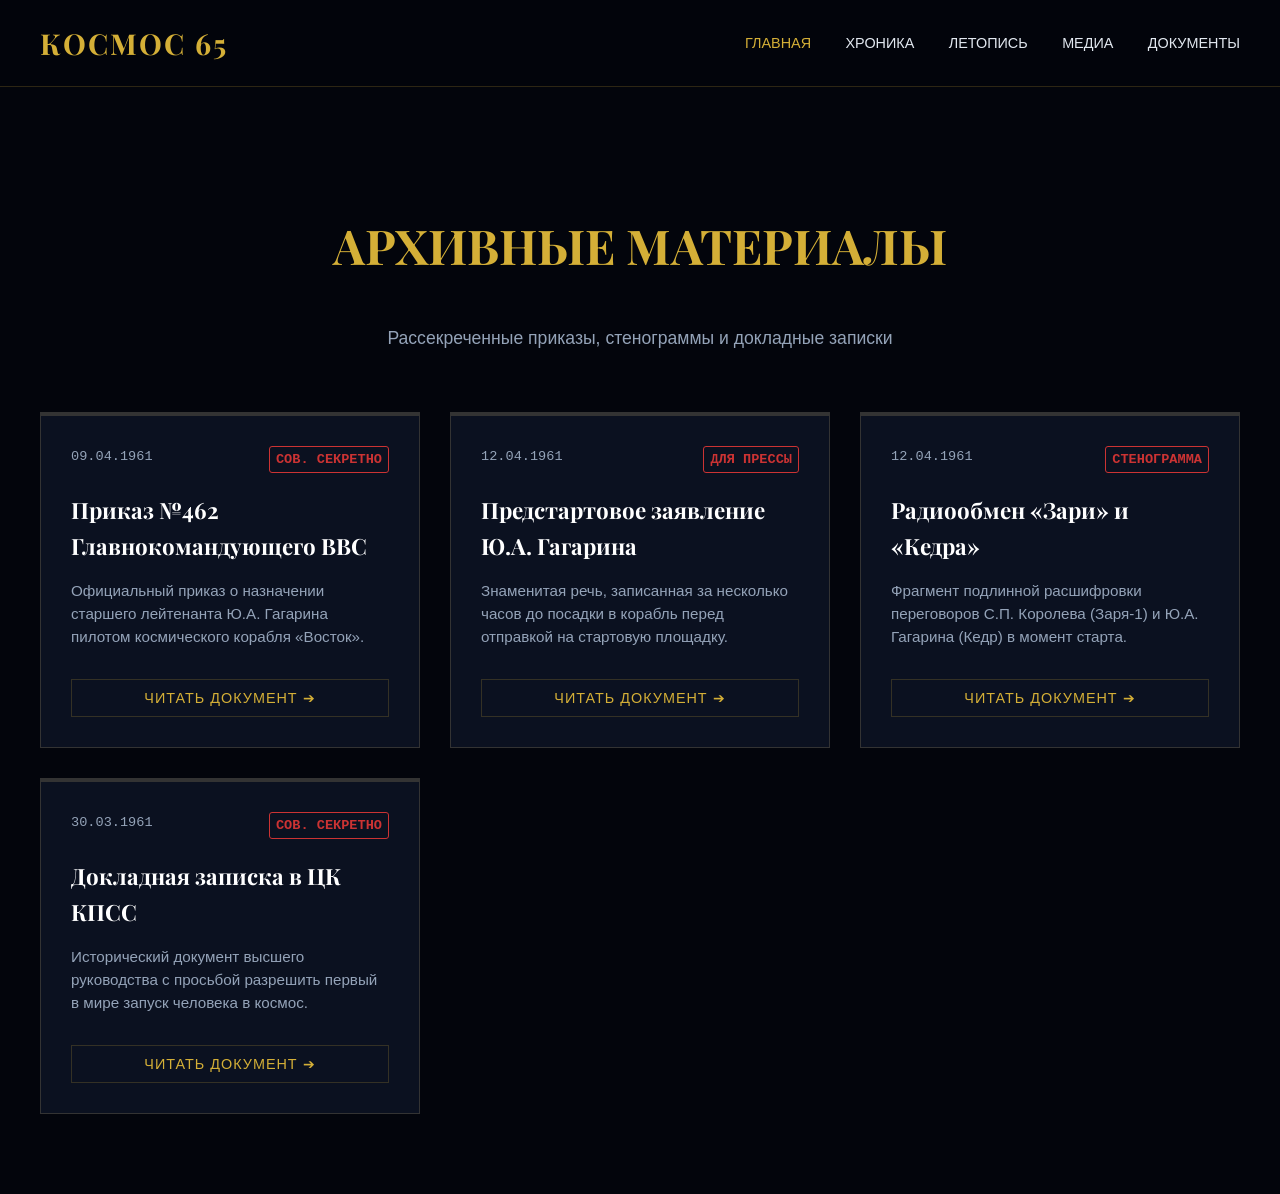
==== docs.html @ 6d10e0f5 "Add files via upload" ====
<!DOCTYPE html>
<html lang="ru">
<head>
    <meta charset="UTF-8">
    <meta name="viewport" content="width=device-width, initial-scale=1.0">
    <title>Архив Документов - Первый в космосе</title>
    <link rel="stylesheet" href="style.css">
    <link href="https://fonts.googleapis.com/css2?family=Playfair+Display:wght@400;700&display=swap" rel="stylesheet">
</head>
<body>

<header class="main-header">
    <div class="container nav-box">
        <a href="index.html" class="logo">КОСМОС 65</a>
        <nav>
            <a href="index.html" class="active">Главная</a>
            <a href="timeline.html">Хроника</a>
            <a href="history.html">Летопись</a>
            <a href="media.html">Медиа</a>
            <a href="docs.html">Документы</a>
        </nav>
    </div>
</header>

<main>
    <section class="docs-section">
        <div class="container" style="max-width: 1200px; margin: 0 auto; padding: 0 20px;">
            <div class="section-header" style="text-align: center; margin-bottom: 60px;">
                <h2 style="font-family: 'Playfair Display', serif; font-size: 3rem; color: var(--gold); text-transform: uppercase;">Архивные материалы</h2>
                <p style="color: var(--text-muted); font-size: 1.1rem;">Рассекреченные приказы, стенограммы и докладные записки</p>
            </div>

            <div class="docs-grid">
                
                <div class="doc-card">
                    <div class="doc-header">
                        <span class="doc-date">09.04.1961</span>
                        <span class="doc-status">Сов. Секретно</span>
                    </div>
                    <h3 class="doc-title">Приказ №462 Главнокомандующего ВВС</h3>
                    <p class="doc-desc">Официальный приказ о назначении старшего лейтенанта Ю.А. Гагарина пилотом космического корабля «Восток».</p>
                    <button class="btn-read">Читать документ ➔</button>
                    
                    <div class="doc-full-text" style="display: none;">
                        <p><strong>ПРИКАЗ ГЛАВНОКОМАНДУЮЩЕГО ВОЕННО-ВОЗДУШНЫМИ СИЛАМИ № 462</strong></p>
                        <p>г. Москва, 9 апреля 1961 г.</p>
                        <p>Нижепоименованных космонавтов, сдавших выпускные экзамены, для дальнейшего прохождения службы назначить на должности космонавтов:</p>
                        <ol>
                            <li>Старшего лейтенанта ГАГАРИНА Юрия Алексеевича.</li>
                            <li>Старшего лейтенанта ТИТОВА Германа Степановича.</li>
                            <li>Капитана НЕЛЮБОВА Григория Григорьевича.</li>
                            <li>Майора НИКОЛАЕВА Андрияна Григорьевича.</li>
                            <li>Майора БЫКОВСКОГО Валерия Федоровича.</li>
                            <li>Капитана ПОПОВИЧА Павла Романовича.</li>
                        </ol>
                        <p>Основание: Акт Государственной экзаменационной комиссии от 4 апреля 1961 г.</p>
                        <p><em>Главнокомандующий Военно-Воздушными Силами<br>Главный маршал авиации К. ВЕРШИНИН</em></p>
                    </div>
                </div>

                <div class="doc-card">
                    <div class="doc-header">
                        <span class="doc-date">12.04.1961</span>
                        <span class="doc-status">Для прессы</span>
                    </div>
                    <h3 class="doc-title">Предстартовое заявление Ю.А. Гагарина</h3>
                    <p class="doc-desc">Знаменитая речь, записанная за несколько часов до посадки в корабль перед отправкой на стартовую площадку.</p>
                    <button class="btn-read">Читать документ ➔</button>
                    
                    <div class="doc-full-text" style="display: none;">
                        <p>Дорогие друзья, близкие и незнакомые, соотечественники, люди всех стран и континентов!</p>
                        <p>Через несколько минут могучий космический корабль унесет меня в далекие просторы Вселенной. Что можно сказать вам в эти последние минуты перед стартом? Вся моя жизнь кажется мне сейчас одним прекрасным мгновением. Все, что прожито, что сделано прежде, было прожито и сделано ради этой минуты.</p>
                        <p>Сами понимаете, трудно разобраться в чувствах сейчас, когда очень близко подошел час испытания, к которому мы готовились долго и страстно. Вряд ли стоит говорить о тех чувствах, которые я испытал, когда мне предложили совершить этот первый в истории полет. Радость? Нет, это была не только радость. Гордость? Нет, это была не только гордость. Я испытал огромное счастье. Быть первым в космосе, вступить один на один в небывалый поединок с природой — можно ли мечтать о большем?</p>
                        <p>Но вслед за этим я подумал о той колоссальной ответственности, которая легла на меня. Первым совершить то, о чем мечтали поколения людей, первым проложить дорогу человечеству в космос...</p>
                        <p>Я говорю вам «до свидания», дорогие друзья, как всегда говорят люди друг другу, отправляясь в далекий путь. Как бы хотелось вас всех обнять, знакомых и незнакомых, далеких и близких!</p>
                        <p>До скорой встречи!</p>
                    </div>
                </div>

                <div class="doc-card">
                    <div class="doc-header">
                        <span class="doc-date">12.04.1961</span>
                        <span class="doc-status">Стенограмма</span>
                    </div>
                    <h3 class="doc-title">Радиообмен «Зари» и «Кедра»</h3>
                    <p class="doc-desc">Фрагмент подлинной расшифровки переговоров С.П. Королева (Заря-1) и Ю.А. Гагарина (Кедр) в момент старта.</p>
                    <button class="btn-read">Читать документ ➔</button>
                    
                    <div class="doc-full-text" style="display: none;">
                        <p><strong>09:06 мск</strong></p>
                        <p><strong>Королев:</strong> Минутная готовность. Как вы слышите?</p>
                        <p><strong>Гагарин:</strong> Вас понял — минутная готовность. Занял исходное положение.</p>
                        <p><strong>09:07 мск</strong></p>
                        <p><strong>Королев:</strong> Дается зажигание, «Кедр».</p>
                        <p><strong>Гагарин:</strong> Понял вас, дается зажигание.</p>
                        <p><strong>Королев:</strong> Предварительная ступень.</p>
                        <p><strong>Гагарин:</strong> Понял.</p>
                        <p><strong>Королев:</strong> Главная.</p>
                        <p><strong>Гагарин:</strong> Поехали! Шум в кабине слабо нарастает. Самочувствие отличное, настроение бодрое.</p>
                        <p><strong>Королев:</strong> Мы все желаем вам доброго полета. Все нормально.</p>
                        <p><strong>Гагарин:</strong> До свидания, до скорой встречи, дорогие друзья.</p>
                        <p><strong>Королев:</strong> Время полета 70 секунд. Как самочувствие?</p>
                        <p><strong>Гагарин:</strong> Понял вас. 70. Самочувствие отличное, продолжаю полет, растут перегрузки, все отлично.</p>
                    </div>
                </div>

                <div class="doc-card">
                    <div class="doc-header">
                        <span class="doc-date">30.03.1961</span>
                        <span class="doc-status">Сов. Секретно</span>
                    </div>
                    <h3 class="doc-title">Докладная записка в ЦК КПСС</h3>
                    <p class="doc-desc">Исторический документ высшего руководства с просьбой разрешить первый в мире запуск человека в космос.</p>
                    <button class="btn-read">Читать документ ➔</button>
                    
                    <div class="doc-full-text" style="display: none;">
                        <p><strong>СОВЕРШЕННО СЕКРЕТНО. В ЦК КПСС.</strong></p>
                        <p>Докладываем.</p>
                        <p>К настоящему времени закончена подготовка космического корабля «Восток» для полета человека в космос.<br>
                        С целью окончательной проверки всего комплекса 9 и 25 марта 1961 года были проведены два запуска кораблей-спутников (четвертого и пятого) в комплектации, полностью соответствующей кораблю с человеком... Оба полета прошли нормально, а заданная программа была выполнена.</p>
                        <p>Первый полет человека в космическое пространство мы считаем целесообразным провести на орбите с перигеем 180-200 км и апогеем 230-260 км. Продолжительность полета составит 1 виток (1,5 часа). После полета по орбите корабль будет спущен на территорию СССР по линии Ростов-на-Дону, Куйбышев, Пермь.</p>
                        <p>Просим разрешить осуществление первого в мире полета человека в космическое пространство на корабле-спутнике «Восток».</p>
                        <p><em>Д. Устинов, К. Руднев, В. Калмыков, А. Несмеянов, С. Королев</em></p>
                    </div>
                </div>

            </div>
        </div>
    </section>
</main>

<div id="documentModal" class="modal-overlay">
    <div class="modal-box">
        <div class="modal-top">
            <div class="modal-meta">
                <span id="modal-date"></span>
                <span id="modal-status" class="doc-status"></span>
            </div>
            <button class="btn-close">&times;</button>
        </div>
        <h2 id="modal-title" style="color: var(--gold); margin-bottom: 20px; font-family: 'Playfair Display', serif;"></h2>
        <div id="modal-body" class="typewriter-text"></div>
    </div>
</div>

<script>
    document.addEventListener("DOMContentLoaded", function() {
        const modal = document.getElementById('documentModal');
        const closeBtn = document.querySelector('.btn-close');
        
        const modalTitle = document.getElementById('modal-title');
        const modalDate = document.getElementById('modal-date');
        const modalStatus = document.getElementById('modal-status');
        const modalBody = document.getElementById('modal-body');

        const readButtons = document.querySelectorAll('.btn-read');

        readButtons.forEach(button => {
            button.addEventListener('click', function() {
                const card = this.closest('.doc-card');
                
                modalTitle.innerText = card.querySelector('.doc-title').innerText;
                modalDate.innerText = card.querySelector('.doc-date').innerText;
                modalStatus.innerText = card.querySelector('.doc-status').innerText;
                modalBody.innerHTML = card.querySelector('.doc-full-text').innerHTML;

                modal.classList.add('active');
                document.body.style.overflow = 'hidden';
            });
        });

        closeBtn.addEventListener('click', closeModal);

        modal.addEventListener('click', function(e) {
            if (e.target === modal) {
                closeModal();
            }
        });

        function closeModal() {
            modal.classList.remove('active');
            document.body.style.overflow = 'auto';
        }
    });
</script>

</body>
</html>
---- style.css ----
:root {
    --bg-space: #03050c;
    --card-bg: #0b1120;
    --gold: #d4af37;
    --gold-dim: rgba(212, 175, 55, 0.2);
    --text: #e2e8f0;
    --text-muted: #94a3b8;
}

body {
    margin: 0; background: var(--bg-space); color: var(--text);
    font-family: 'Montserrat', sans-serif; overflow-x: hidden; line-height: 1.6;
}

.container { max-width: 1200px; margin: 0 auto; padding: 0 20px; }

/* Навигация */
.main-header {
    background: rgba(3, 5, 12, 0.95); border-bottom: 1px solid var(--gold-dim);
    padding: 20px 0; position: sticky; top: 0; z-index: 1000;
}
.nav-box { display: flex; justify-content: space-between; align-items: center; }
.logo { color: var(--gold); font-family: 'Playfair Display', serif; font-size: 1.8rem; font-weight: bold; text-decoration: none; letter-spacing: 2px;}
nav a { color: var(--text); text-decoration: none; margin-left: 30px; font-size: 0.9rem; text-transform: uppercase; transition: 0.3s;}
nav a:hover, nav a.active { color: var(--gold); }

/* Заголовки и Кнопки */
.page-title { color: var(--gold); font-family: 'Playfair Display', serif; font-size: 3rem; margin: 60px 0 40px; text-align: center; }
.gold-title { color: var(--gold); font-family: 'Playfair Display', serif; font-size: 2.5rem; border-left: 4px solid var(--gold); padding-left: 20px; margin-bottom: 40px; }
.btn-gold { display: inline-block; padding: 12px 25px; border: 1px solid var(--gold); color: var(--gold); text-decoration: none; font-size: 0.9rem; transition: 0.3s; text-transform: uppercase; }
.btn-gold:hover { background: var(--gold); color: var(--bg-space); }

/* БАЗА: Главная секция */
.hero-section {
    position: relative; 
    padding: 100px 0;
    text-align: center;
    overflow: hidden; 
    min-height: 80vh; 
    display: flex; 
    align-items: center;
    isolation: isolate; /* НОВОЕ: Жестко запирает слои внутри секции и не дает им провалиться */
    background-color: transparent; /* НОВОЕ: Убираем любые остатки фона */
}


/* --- ЭТИ ТВОИ СТИЛИ ОСТАЮТСЯ ВООБЩЕ БЕЗ ИЗМЕНЕНИЙ --- */
.hero-section h1 { font-family: 'Playfair Display', serif; font-size: 4.5rem; margin: 10px 0; letter-spacing: 5px;} 
.hero-text { max-width: 700px; margin: 0 auto 40px; color: var(--text-muted); font-size: 1.1rem; }
.nav-grid { display: grid; grid-template-columns: repeat(auto-fit, minmax(250px, 1fr)); gap: 20px; margin-top: 60px; }
.nav-card { background: var(--card-bg); padding: 30px; border: 1px solid var(--gold-dim); transition: 0.3s; text-align: left; text-decoration: none; color: var(--text); display: block; }
.nav-card:hover { border-color: var(--gold); transform: translateY(-5px); }
.nav-card h3 { color: var(--gold); font-family: 'Playfair Display', serif; font-size: 1.5rem; margin-top: 0; }

/* Таймлайн */
.hero-timeline { padding: 60px 0; overflow-x: auto; white-space: nowrap; min-height: 60vh; display: flex; align-items: center; }
.timeline-container { display: inline-flex; position: relative; padding: 0 50px; }
.timeline-line { position: absolute; top: 40px; left: 0; right: 0; height: 1px; background: var(--gold-dim); }
.timeline-item { width: 300px; margin-right: 60px; white-space: normal; position: relative; }
.year { color: var(--gold); font-size: 2.5rem; font-family: 'Playfair Display', serif; display: block; margin-bottom: 10px; }
.dot { width: 12px; height: 12px; background: var(--bg-space); border: 2px solid var(--gold); border-radius: 50%; margin: 0 auto 20px; position: relative; z-index: 2;}
.timeline-item:hover .dot { background: var(--gold); box-shadow: 0 0 15px var(--gold); }

/* Карточки (История и Документы) */
.grid { display: grid; grid-template-columns: repeat(auto-fit, minmax(320px, 1fr)); gap: 30px; margin-bottom: 80px; }
.card { background: var(--card-bg); border: 1px solid var(--gold-dim); padding: 30px; transition: 0.4s; }
.card:hover { border-color: var(--gold); }
.card img { width: 100%; height: 200px; object-fit: cover; filter: grayscale(100%); transition: 0.4s; margin: -30px -30px 20px -30px; width: calc(100% + 60px); }
.card:hover img { filter: grayscale(0%); }
.card h3 { color: #fff; font-size: 1.4rem; margin-top: 0; }
.card p { color: var(--text-muted); font-size: 0.95rem; }

/* --- ГАРАНТИРОВАННАЯ СЕТКА ПЛЕЕРА --- */
.player-wrapper {
    display: grid;
    grid-template-columns: 1fr 1.5fr; /* Левая колонка уже, правая шире */
    background: var(--card-bg);
    border: 1px solid var(--gold-dim);
    border-radius: 8px; /* Скругляем углы всего плеера */
    margin-bottom: 80px;
    overflow: hidden;
}

/* Левая часть: Список */
.playlist {
    border-right: 1px solid var(--gold-dim);
    background: rgba(0, 0, 0, 0.2);
}

.track {
    padding: 20px 30px; 
    display: flex; 
    align-items: center; 
    border-bottom: 1px solid var(--gold-dim); 
    cursor: pointer; 
    transition: background 0.3s; 
}

.track:hover, .track.active { 
    background: rgba(212, 175, 55, 0.15); 
}

.play-icon { 
    color: var(--gold); 
    margin-right: 20px; 
    font-size: 1.2rem; 
}

.track-info {
    display: flex;
    flex-direction: column;
}

.track-name { 
    color: #fff; 
    font-size: 1.1rem;
    margin-bottom: 5px;
}

.track-desc {
    color: var(--text-muted);
    font-size: 0.85rem;
}

/* Правая часть: Активный плеер */
.player-active {
    padding: 60px 50px; 
    display: flex; 
    flex-direction: column; 
    justify-content: center; 
}

.player-active h3 { 
    font-size: 2.2rem; 
    color: var(--gold); 
    margin: 0 0 10px 0; 
}

#track-artist {
    color: var(--text-muted);
    font-size: 1.1rem;
    margin-bottom: 40px;
}

/* --- КРАСИВЫЙ БЛОК УПРАВЛЕНИЯ --- */
.controls {
    display: flex; 
    align-items: center; 
    background: linear-gradient(145deg, #111, #050505); /* Объемный фон */
    padding: 15px 25px; 
    border-radius: 50px; /* Делаем в форме капсулы */
    border: 1px solid var(--gold-dim); 
    box-shadow: 0 10px 30px rgba(0, 0, 0, 0.5); /* Тень */
    gap: 20px;
}

/* Круглая золотая кнопка */
.btn-play-large {
    background: var(--gold); 
    color: var(--bg-space); /* Темный значок на золотом фоне */
    border: none; 
    width: 50px; 
    height: 50px; 
    border-radius: 50%; /* Идеальный круг */
    font-size: 1.2rem; 
    display: flex;
    justify-content: center;
    align-items: center;
    cursor: pointer; 
    transition: 0.3s transform, 0.3s box-shadow;
}

.btn-play-large:hover {
    transform: scale(1.1); /* Увеличивается при наведении */
    box-shadow: 0 0 15px rgba(212, 175, 55, 0.6); /* Золотое свечение */
}

/* Полоса прогресса */
.progress-bar {
    flex: 1; 
    height: 6px; 
    background: #333; 
    border-radius: 3px;
    position: relative;
    cursor: pointer;
    overflow: hidden;
}

.progress-fill {
    width: 0%; 
    height: 100%; 
    background: var(--gold); 
    border-radius: 3px;
    transition: width 0.1s linear;
}

/* Видео на фоне главной страницы */
.hero-section {
    position: relative;
    padding: 150px 0;
    text-align: center;
    overflow: hidden;
    min-height: 80vh;
    display: flex;
    align-items: center;
}
.bg-video {
    position: absolute;
    top: 50%; left: 50%;
    min-width: 100%; min-height: 100%;
    transform: translate(-50%, -50%);
    z-index: 0;
    object-fit: cover;
    filter: grayscale(70%) brightness(0.6);
}
.hero-overlay {
    position: absolute; top: 0; left: 0; width: 100%; height: 100%;
    background: linear-gradient(rgba(3,5,12,0.6), var(--bg-space));
    z-index: 1;
}
.hero-section .container { position: relative; z-index: 2; }

/* Картинки в таймлайне */
.timeline-img {
    width: 100%;
    height: 140px;
    object-fit: cover;
    margin-bottom: 15px;
    border: 1px solid var(--gold-dim);
    filter: grayscale(100%);
    transition: 0.4s;
}
.timeline-item:hover .timeline-img { filter: grayscale(0%); border-color: var(--gold); }

/* Всплывающее окно (Модалка) для документов */
.modal {
    display: none; position: fixed; z-index: 2000; left: 0; top: 0;
    width: 100%; height: 100%; overflow: auto;
    background-color: rgba(0,0,0,0.9);
    backdrop-filter: blur(5px);
}
.modal-content {
    background-color: var(--bg-space);
    margin: 5% auto; padding: 40px;
    border: 1px solid var(--gold);
    width: 80%; max-width: 800px;
    color: var(--text);
    position: relative;
}
.close-modal {
    color: var(--gold); position: absolute; top: 20px; right: 30px;
    font-size: 30px; font-weight: bold; cursor: pointer;
}
.close-modal:hover { color: #fff; }
.modal-text { font-family: 'Courier New', monospace; margin-top: 20px; line-height: 1.8; }

/* =========================================
   СТИЛИ ДЛЯ РАЗДЕЛА АРХИВНЫХ ДОКУМЕНТОВ
========================================= */

.docs-section {
    padding: 80px 0;
}

.docs-grid {
    display: grid;
    grid-template-columns: repeat(auto-fit, minmax(300px, 1fr));
    gap: 30px;
}

/* Карточка-папка */
.doc-card {
    background: var(--card-bg, #0a0c10);
    border: 1px solid #333;
    padding: 30px;
    position: relative;
    transition: 0.3s ease;
    border-top: 4px solid #333; 
}

.doc-card:hover {
    border-color: var(--gold-dim, #b8860b);
    border-top-color: var(--gold, #d4af37);
    transform: translateY(-5px);
    box-shadow: 0 10px 25px rgba(0, 0, 0, 0.5);
}

.doc-header {
    display: flex;
    justify-content: space-between;
    margin-bottom: 20px;
    font-size: 0.85rem;
    font-family: monospace;
}

.doc-date {
    color: var(--text-muted, #888);
}

.doc-status {
    color: #cc3333; 
    text-transform: uppercase;
    font-weight: bold;
    border: 1px solid #cc3333;
    padding: 2px 6px;
    border-radius: 3px;
}

.doc-title {
    color: #fff;
    font-family: 'Playfair Display', serif;
    font-size: 1.4rem;
    margin-top: 0;
    margin-bottom: 15px;
}

.doc-desc {
    color: var(--text-muted, #888);
    font-size: 0.95rem;
    line-height: 1.5;
    margin-bottom: 30px;
}

.btn-read {
    background: transparent;
    color: var(--gold, #d4af37);
    border: 1px solid var(--gold-dim, #b8860b);
    padding: 10px 20px;
    cursor: pointer;
    font-family: inherit;
    font-size: 0.9rem;
    transition: 0.3s;
    width: 100%;
    text-transform: uppercase;
    letter-spacing: 1px;
}

.btn-read:hover {
    background: var(--gold, #d4af37);
    color: #000;
}

/* --- ВСПЛЫВАЮЩЕЕ ОКНО (МОДАЛКА) --- */
.modal-overlay {
    position: fixed;
    top: 0;
    left: 0;
    width: 100%;
    height: 100%;
    background: rgba(0, 0, 0, 0.85); 
    display: flex;
    justify-content: center;
    align-items: center;
    z-index: 9999;
    opacity: 0;
    visibility: hidden;
    transition: 0.3s ease;
}

.modal-overlay.active {
    opacity: 1;
    visibility: visible;
}

.modal-box {
    background: #1a1c23; 
    border: 1px solid var(--gold-dim, #b8860b);
    width: 90%;
    max-width: 800px;
    max-height: 80vh;
    padding: 40px;
    border-radius: 4px;
    overflow-y: auto; 
    position: relative;
    transform: translateY(20px);
    transition: 0.3s ease;
    box-shadow: 0 15px 40px rgba(0,0,0,0.8);
}

.modal-overlay.active .modal-box {
    transform: translateY(0);
}

.modal-top {
    display: flex;
    justify-content: space-between;
    align-items: center;
    margin-bottom: 20px;
    border-bottom: 1px dashed var(--text-muted, #888);
    padding-bottom: 15px;
}

.modal-meta {
    font-family: monospace;
    display: flex;
    gap: 15px;
    align-items: center;
}

.btn-close {
    background: none;
    border: none;
    color: #fff;
    font-size: 2rem;
    cursor: pointer;
    line-height: 1;
    transition: color 0.2s;
}

.btn-close:hover {
    color: var(--gold, #d4af37);
}

/* Печатная машинка для текста */
.typewriter-text {
    font-family: 'Courier New', Courier, monospace;
    font-size: 1.05rem;
    line-height: 1.6;
    color: #d1d5db;
}

.typewriter-text p {
    margin-bottom: 15px;
}

/* Стили для таблицы в history.html */
table {
    width: 100%;
    border-collapse: collapse;
    background: var(--card-bg);
    margin: 20px 0;
}
th, td {
    border: 1px solid var(--gold-dim);
    padding: 12px;
    text-align: left;
    color: var(--text);
}
th {
    background: rgba(212,175,55,0.15);
    color: var(--gold);
    font-weight: 600;
}
tr:hover {
    background: rgba(212,175,55,0.05);
}

/* Улучшаем отображение модалок (если переиспользуются из docs.html) */
.modal-box {
    max-width: 800px;
    width: 90%;
}
#modal-description {
    line-height: 1.6;
    font-size: 1rem;
}
.timeline-img {
    transition: transform 0.2s, filter 0.3s;
}
.timeline-img:hover {
    transform: scale(1.02);
    cursor: pointer;
}

/* ===== УМЕНЬШАЕМ ФОТОГРАФИИ НА СТРАНИЦЕ «ЛЕТОПИСЬ» ===== */

/* 1. Исправляем огромные картинки в карточках (Р-7, Восток, Совет конструкторов) */
.card img {
    width: 100%;
    height: auto;
    max-height: 180px;
    object-fit: cover;
    margin: 0 0 20px 0;
    border-radius: 6px;
}

/* 2. Ограничиваем размер всех остальных изображений (ГИРД, Р-7 на старте, Спутник, Гагарин, Мир, Леонов и др.) */
.container div[style*="text-align: center"] img,
.container > div > div > img:not(.timeline-img) {
    max-width: 70%;
    height: auto;
    max-height: 280px;
    border-radius: 6px;
    margin: 0 auto;
}

/* 3. Для изображений в таблице хронологии (если появятся) тоже делаем ограничение */
table img {
    max-width: 120px;
    height: auto;
    border-radius: 4px;
}
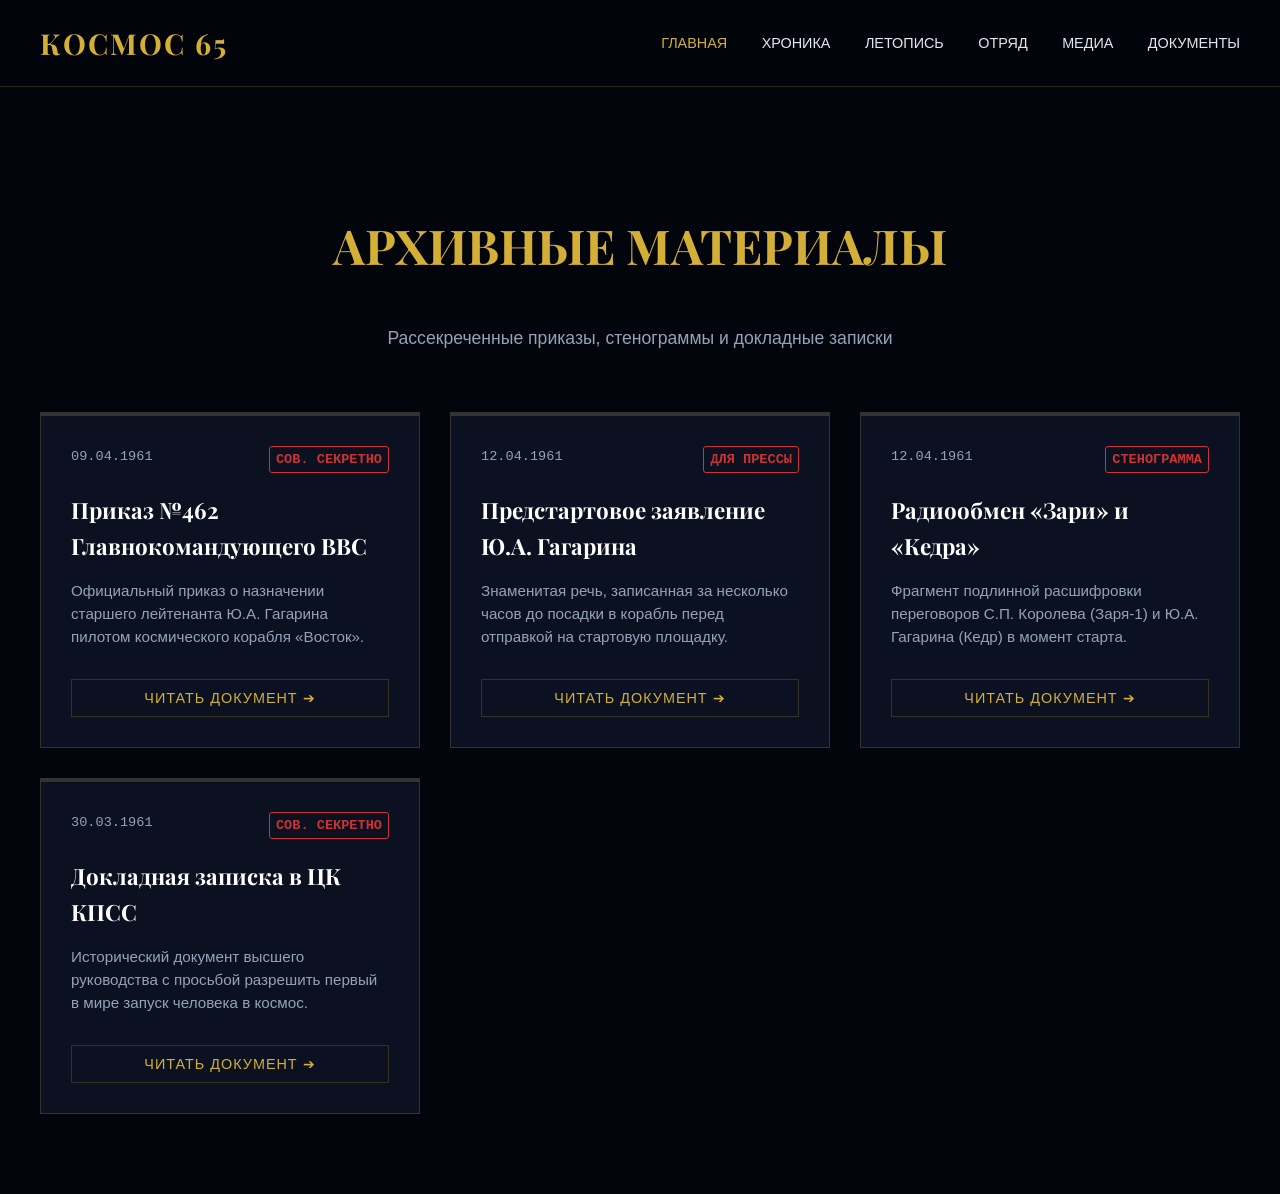
==== commit 720e2d13: "Add files via upload" ====
--- a/docs.html
+++ b/docs.html
@@ -16,6 +16,7 @@
             <a href="index.html" class="active">Главная</a>
             <a href="timeline.html">Хроника</a>
             <a href="history.html">Летопись</a>
+            <a href="first-cosmonauts.html">Отряд</a>
             <a href="media.html">Медиа</a>
             <a href="docs.html">Документы</a>
         </nav>
--- a/style.css
+++ b/style.css
@@ -489,4 +489,74 @@
     max-width: 120px;
     height: auto;
     border-radius: 4px;
+}
+
+/* ===== СТРАНИЦА КОСМОНАВТОВ ===== */
+.cosmonauts-grid {
+    display: grid;
+    grid-template-columns: repeat(auto-fill, minmax(320px, 1fr));
+    gap: 30px;
+    margin-bottom: 40px;
+}
+
+.cosmonaut-card {
+    background: var(--card-bg);
+    border: 1px solid var(--gold-dim);
+    border-radius: 8px;
+    overflow: hidden;
+    transition: transform 0.3s, border-color 0.3s;
+    display: flex;
+    flex-direction: column;
+}
+.cosmonaut-card:hover {
+    transform: translateY(-5px);
+    border-color: var(--gold);
+}
+.cosmonaut-img-wrapper {
+    width: 100%;
+    height: 260px;
+    overflow: hidden;
+}
+.cosmonaut-img {
+    width: 100%;
+    height: 100%;
+    object-fit: cover;
+    transition: filter 0.3s;
+}
+.cosmonaut-card:hover .cosmonaut-img {
+    filter: grayscale(20%);
+}
+.cosmonaut-info {
+    padding: 20px;
+}
+.cosmonaut-name {
+    color: var(--gold);
+    font-family: 'Playfair Display', serif;
+    font-size: 1.4rem;
+    margin: 0 0 5px;
+}
+.cosmonaut-dates {
+    display: inline-block;
+    color: var(--text-muted);
+    font-size: 0.85rem;
+    margin-bottom: 12px;
+    border-left: 2px solid var(--gold);
+    padding-left: 8px;
+}
+.cosmonaut-bio {
+    color: var(--text);
+    font-size: 0.9rem;
+    line-height: 1.5;
+    margin-bottom: 12px;
+}
+.cosmonaut-missions {
+    font-size: 0.8rem;
+    color: var(--gold);
+    font-family: monospace;
+    border-top: 1px dashed var(--gold-dim);
+    padding-top: 10px;
+    margin-top: 10px;
+}
+.compact .cosmonaut-img {
+    height: 200px;
 }
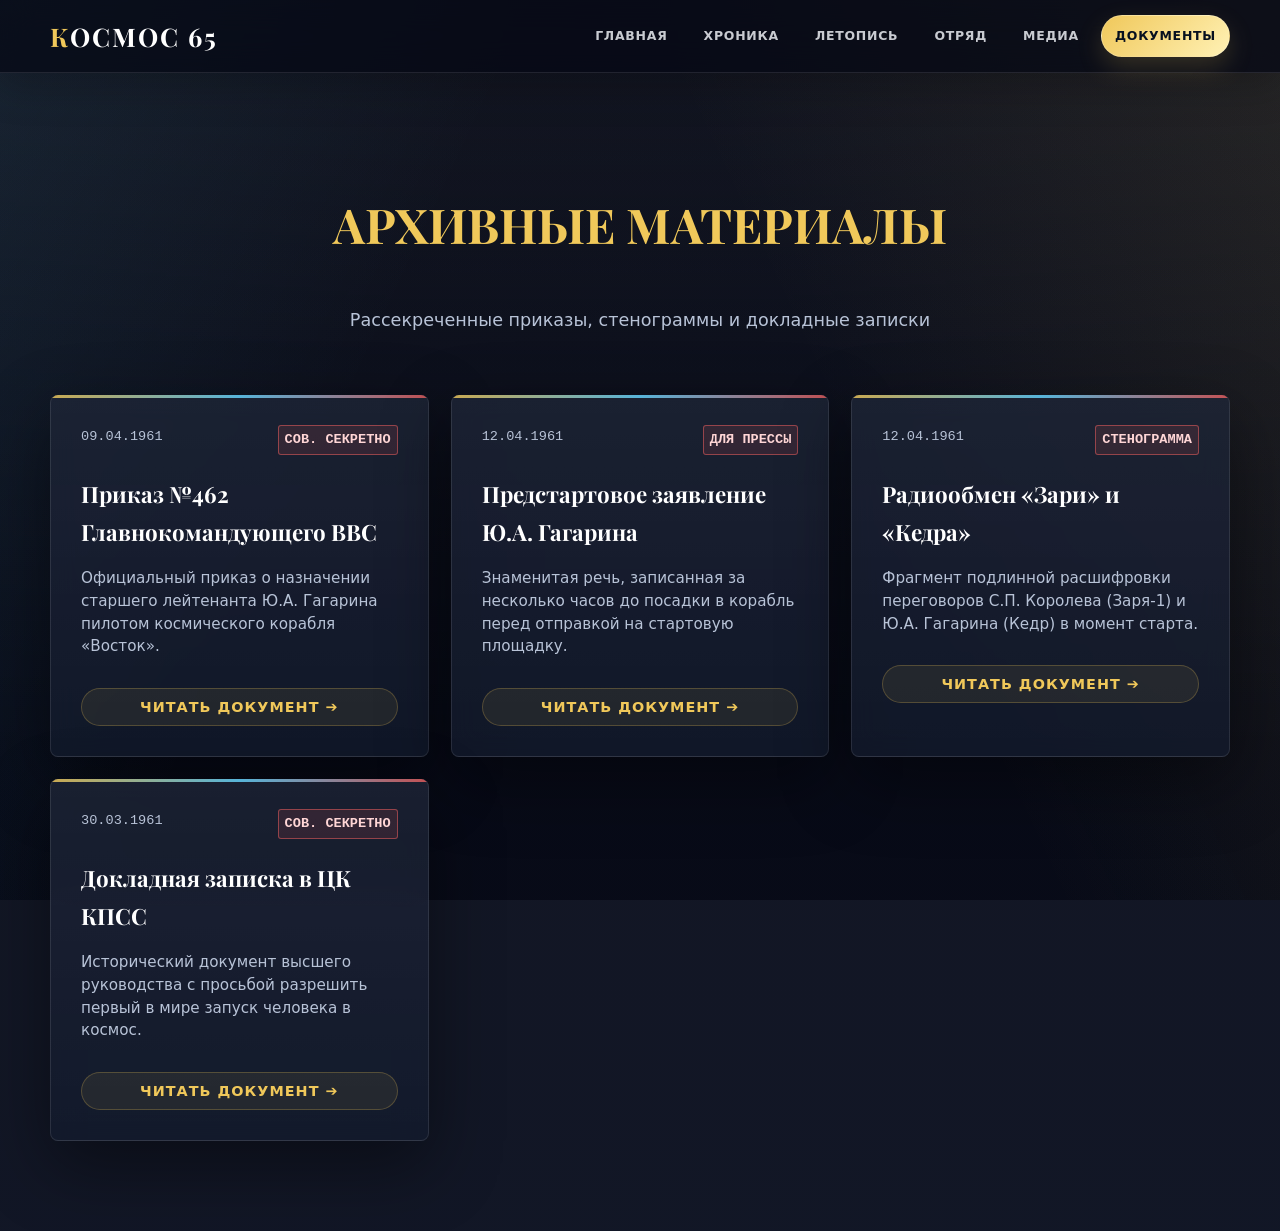
==== commit fd638795: "Add files via upload" ====
--- a/docs.html
+++ b/docs.html
@@ -13,12 +13,12 @@
     <div class="container nav-box">
         <a href="index.html" class="logo">КОСМОС 65</a>
         <nav>
-            <a href="index.html" class="active">Главная</a>
+            <a href="index.html">Главная</a>
             <a href="timeline.html">Хроника</a>
             <a href="history.html">Летопись</a>
             <a href="first-cosmonauts.html">Отряд</a>
             <a href="media.html">Медиа</a>
-            <a href="docs.html">Документы</a>
+            <a href="docs.html" class="active">Документы</a>
         </nav>
     </div>
 </header>
@@ -186,4 +186,4 @@
 </script>
 
 </body>
-</html>+</html>
--- a/style.css
+++ b/style.css
@@ -557,6 +557,621 @@
     padding-top: 10px;
     margin-top: 10px;
 }
-.compact .cosmonaut-img {
-    height: 200px;
-}+.compact .cosmonaut-img {
+    height: 200px;
+}
+
+/* ===== 2026 presentation polish ===== */
+:root {
+    --bg-space: #050814;
+    --bg-deep: #090d1d;
+    --card-bg: rgba(15, 23, 42, 0.78);
+    --card-strong: rgba(20, 31, 54, 0.92);
+    --gold: #f0c85a;
+    --gold-dim: rgba(240, 200, 90, 0.24);
+    --cyan: #65d5ff;
+    --red: #e85d5d;
+    --text: #f4f7fb;
+    --text-muted: #b8c3d7;
+    --line: rgba(255, 255, 255, 0.10);
+    --shadow: 0 24px 70px rgba(0, 0, 0, 0.42);
+    --radius: 8px;
+}
+
+html {
+    scroll-behavior: smooth;
+}
+
+body {
+    min-height: 100vh;
+    background:
+        linear-gradient(180deg, rgba(5, 8, 20, 0.94), rgba(8, 13, 29, 0.96)),
+        radial-gradient(circle at 1px 1px, rgba(255,255,255,0.16) 1px, transparent 1.5px);
+    background-size: auto, 34px 34px;
+    color: var(--text);
+    font-family: 'Montserrat', system-ui, -apple-system, BlinkMacSystemFont, "Segoe UI", sans-serif;
+    letter-spacing: 0;
+    line-height: 1.72;
+}
+
+body::before {
+    content: "";
+    position: fixed;
+    inset: 0;
+    pointer-events: none;
+    z-index: -1;
+    background:
+        linear-gradient(115deg, rgba(101, 213, 255, 0.08), transparent 32%),
+        linear-gradient(245deg, rgba(240, 200, 90, 0.09), transparent 38%),
+        linear-gradient(180deg, transparent 0%, rgba(5, 8, 20, 0.78) 82%);
+}
+
+.container {
+    width: min(1180px, calc(100% - 40px));
+    padding: 0;
+}
+
+.main-header {
+    padding: 14px 0;
+    background: rgba(5, 8, 20, 0.72);
+    border-bottom: 1px solid var(--line);
+    backdrop-filter: blur(18px);
+    box-shadow: 0 12px 42px rgba(0, 0, 0, 0.22);
+}
+
+.nav-box {
+    gap: 24px;
+}
+
+.logo {
+    color: #fff;
+    font-family: 'Playfair Display', Georgia, serif;
+    font-size: clamp(1.25rem, 2vw, 1.8rem);
+    letter-spacing: 0.08em;
+    white-space: nowrap;
+}
+
+.logo::first-letter {
+    color: var(--gold);
+}
+
+nav {
+    display: flex;
+    align-items: center;
+    justify-content: flex-end;
+    gap: 8px;
+    flex-wrap: wrap;
+}
+
+nav a {
+    margin-left: 0;
+    padding: 9px 13px;
+    border: 1px solid transparent;
+    border-radius: 999px;
+    color: rgba(244, 247, 251, 0.82);
+    font-size: 0.78rem;
+    font-weight: 600;
+    letter-spacing: 0.06em;
+}
+
+nav a:hover,
+nav a.active {
+    color: #07101f;
+    background: linear-gradient(135deg, var(--gold), #fff1b5);
+    border-color: rgba(255, 255, 255, 0.22);
+    box-shadow: 0 10px 26px rgba(240, 200, 90, 0.18);
+}
+
+.page-title {
+    max-width: 980px;
+    margin: clamp(42px, 8vw, 78px) auto clamp(32px, 5vw, 54px);
+    color: #fff;
+    font-family: 'Playfair Display', Georgia, serif;
+    font-size: clamp(2.2rem, 6vw, 4.4rem);
+    line-height: 1.04;
+    letter-spacing: 0;
+    text-wrap: balance;
+}
+
+.page-title::after {
+    content: "";
+    display: block;
+    width: 118px;
+    height: 3px;
+    margin: 22px auto 0;
+    border-radius: 999px;
+    background: linear-gradient(90deg, transparent, var(--gold), var(--cyan), transparent);
+}
+
+.gold-title {
+    position: relative;
+    border-left: 0;
+    padding-left: 0;
+    color: #fff;
+    font-family: 'Playfair Display', Georgia, serif;
+    font-size: clamp(1.8rem, 4vw, 2.8rem);
+    line-height: 1.12;
+    letter-spacing: 0;
+    text-wrap: balance;
+}
+
+.gold-title::before {
+    content: "";
+    display: block;
+    width: 76px;
+    height: 3px;
+    margin-bottom: 18px;
+    border-radius: 999px;
+    background: linear-gradient(90deg, var(--gold), var(--cyan));
+}
+
+main.container > p,
+main.container div > p,
+.hero-text,
+.doc-desc,
+.card p,
+.cosmonaut-bio,
+.cosmonaut-bio-short,
+.track-desc,
+#track-artist {
+    color: var(--text-muted);
+}
+
+main.container p {
+    max-width: 980px;
+}
+
+.hero-section {
+    min-height: calc(100vh - 72px);
+    padding: clamp(78px, 12vw, 150px) 0 clamp(54px, 8vw, 96px);
+}
+
+.bg-video {
+    filter: grayscale(35%) saturate(1.08) brightness(0.54);
+}
+
+.hero-overlay {
+    background:
+        linear-gradient(90deg, rgba(5,8,20,0.88), rgba(5,8,20,0.45) 52%, rgba(5,8,20,0.86)),
+        linear-gradient(180deg, rgba(5,8,20,0.1), var(--bg-space));
+}
+
+.hero-section h1 {
+    max-width: 1000px;
+    margin: 14px auto;
+    color: #fff;
+    font-size: clamp(3rem, 9vw, 7.2rem);
+    line-height: 0.96;
+    letter-spacing: 0;
+    text-shadow: 0 20px 70px rgba(0, 0, 0, 0.75);
+    text-wrap: balance;
+}
+
+.hero-section .container > span {
+    display: inline-flex;
+    align-items: center;
+    gap: 10px;
+    padding: 8px 14px;
+    border: 1px solid var(--gold-dim);
+    border-radius: 999px;
+    background: rgba(5, 8, 20, 0.42);
+    color: var(--gold) !important;
+    font-size: 0.78rem;
+    font-weight: 700;
+    letter-spacing: 0.12em !important;
+}
+
+.hero-section .container > span::before {
+    content: "";
+    width: 7px;
+    height: 7px;
+    border-radius: 50%;
+    background: var(--cyan);
+    box-shadow: 0 0 16px rgba(101, 213, 255, 0.75);
+}
+
+.hero-text {
+    max-width: 780px;
+    margin-bottom: 46px;
+    font-size: clamp(1rem, 2vw, 1.22rem);
+}
+
+.nav-grid,
+.grid,
+.docs-grid,
+.cosmonauts-grid {
+    gap: 22px;
+}
+
+.nav-card,
+.card,
+.doc-card,
+.cosmonaut-card,
+.player-wrapper,
+.modal-box {
+    position: relative;
+    border: 1px solid var(--line);
+    border-radius: var(--radius);
+    background:
+        linear-gradient(180deg, rgba(255,255,255,0.055), rgba(255,255,255,0.015)),
+        var(--card-bg);
+    box-shadow: var(--shadow);
+    backdrop-filter: blur(14px);
+}
+
+.nav-card,
+.card,
+.doc-card {
+    overflow: hidden;
+}
+
+.nav-card::before,
+.card::before,
+.doc-card::before,
+.cosmonaut-card::before {
+    content: "";
+    position: absolute;
+    inset: 0 0 auto 0;
+    height: 3px;
+    background: linear-gradient(90deg, var(--gold), var(--cyan), var(--red));
+    opacity: 0.82;
+}
+
+.nav-card {
+    padding: 28px;
+}
+
+.nav-card:hover,
+.card:hover,
+.doc-card:hover,
+.cosmonaut-card:hover {
+    border-color: rgba(240, 200, 90, 0.52);
+    transform: translateY(-6px);
+    box-shadow: 0 32px 80px rgba(0, 0, 0, 0.48), 0 0 0 1px rgba(240, 200, 90, 0.08) inset;
+}
+
+.nav-card h3,
+.card h3,
+.doc-title,
+.cosmonaut-name {
+    color: #fff;
+    font-family: 'Playfair Display', Georgia, serif;
+    letter-spacing: 0;
+}
+
+.nav-card h3 {
+    font-size: 1.45rem;
+}
+
+.card {
+    padding: 24px;
+}
+
+.card img,
+.timeline-img,
+.cosmonaut-img,
+.container div[style*="text-align: center"] img,
+.container > div > div > img:not(.timeline-img) {
+    border: 1px solid var(--line) !important;
+    border-radius: var(--radius) !important;
+    box-shadow: 0 18px 50px rgba(0, 0, 0, 0.36);
+}
+
+.card img {
+    width: 100%;
+    height: 210px;
+    max-height: none;
+    object-fit: cover;
+    margin: 0 0 18px 0;
+    filter: saturate(0.82) contrast(1.04);
+}
+
+.card:hover img,
+.timeline-item:hover .timeline-img,
+.cosmonaut-card:hover .cosmonaut-img {
+    filter: saturate(1.03) contrast(1.05);
+}
+
+.hero-timeline {
+    min-height: 64vh;
+    padding: 40px 0 82px;
+    scrollbar-color: var(--gold) rgba(255,255,255,0.08);
+}
+
+.timeline-container {
+    padding: 12px max(34px, calc((100vw - 1180px) / 2 + 20px));
+}
+
+.timeline-line {
+    top: 58px;
+    height: 2px;
+    background: linear-gradient(90deg, transparent, var(--gold), var(--cyan), transparent);
+}
+
+.timeline-item {
+    width: min(320px, 78vw);
+    padding: 0 0 10px;
+    display: flex;
+    flex-direction: column;
+}
+
+.timeline-item[style*="scale"] {
+    transform: none !important;
+}
+
+.year {
+    color: #fff;
+    text-shadow: 0 0 24px rgba(240, 200, 90, 0.22);
+}
+
+.dot {
+    width: 14px;
+    height: 14px;
+    background: var(--bg-deep);
+    border-color: var(--gold);
+    box-shadow: 0 0 0 8px rgba(240, 200, 90, 0.08);
+}
+
+.timeline-item .content {
+    padding: 16px;
+    border: 1px solid var(--line);
+    border-radius: var(--radius);
+    background: rgba(15, 23, 42, 0.58);
+    box-shadow: 0 16px 44px rgba(0, 0, 0, 0.28);
+    min-height: 360px;
+    display: flex;
+    flex-direction: column;
+}
+
+.timeline-img {
+    height: 160px;
+    filter: saturate(0.85) contrast(1.02);
+}
+
+.timeline-item h3 {
+    margin: 12px 0 8px;
+    color: #fff;
+    min-height: 56px;
+}
+
+.timeline-item p {
+    margin: 0;
+    color: var(--text-muted);
+    flex: 1;
+}
+
+.player-wrapper {
+    grid-template-columns: minmax(280px, 0.9fr) minmax(320px, 1.1fr);
+    margin-bottom: 80px;
+}
+
+.playlist {
+    border-right: 1px solid var(--line);
+    background: rgba(5, 8, 20, 0.28);
+}
+
+.track {
+    border-bottom: 1px solid var(--line);
+}
+
+.track:hover,
+.track.active {
+    background: linear-gradient(90deg, rgba(240, 200, 90, 0.15), rgba(101, 213, 255, 0.07));
+}
+
+.play-icon,
+.track-name,
+.player-active h3 {
+    color: var(--gold);
+}
+
+.controls {
+    background: rgba(5, 8, 20, 0.64);
+    border-color: var(--line);
+    border-radius: 999px;
+}
+
+.btn-play-large,
+.btn-read,
+.btn-gold {
+    border-radius: 999px;
+    font-weight: 700;
+}
+
+.btn-read,
+.btn-gold {
+    background: rgba(240, 200, 90, 0.08);
+    border-color: var(--gold-dim);
+}
+
+.btn-read:hover,
+.btn-gold:hover {
+    background: linear-gradient(135deg, var(--gold), #fff1b5);
+    color: #07101f;
+}
+
+.progress-bar {
+    background: rgba(255,255,255,0.12);
+}
+
+.progress-fill {
+    background: linear-gradient(90deg, var(--gold), var(--cyan));
+}
+
+.docs-section {
+    padding: 70px 0 90px;
+}
+
+.doc-card {
+    border-top: 0;
+}
+
+.doc-header {
+    color: var(--text-muted);
+}
+
+.doc-status {
+    color: #ffd6d6;
+    border-color: rgba(232, 93, 93, 0.55);
+    background: rgba(232, 93, 93, 0.12);
+}
+
+.modal-overlay {
+    background: rgba(2, 5, 12, 0.72);
+    backdrop-filter: blur(14px);
+}
+
+.modal-box {
+    background: linear-gradient(180deg, rgba(20,31,54,0.98), rgba(7,12,27,0.98));
+    border-color: rgba(240, 200, 90, 0.36);
+}
+
+.modal-top {
+    border-bottom-color: var(--line);
+}
+
+.typewriter-text {
+    color: #dce5f5;
+    font-family: "Segoe UI", system-ui, sans-serif;
+}
+
+table {
+    border: 1px solid var(--line);
+    border-radius: var(--radius);
+    overflow: hidden;
+    box-shadow: var(--shadow);
+}
+
+th,
+td {
+    border-color: var(--line);
+    vertical-align: top;
+}
+
+th {
+    background: rgba(240, 200, 90, 0.12);
+}
+
+tr:hover {
+    background: rgba(101, 213, 255, 0.055);
+}
+
+.cosmonauts-grid {
+    grid-template-columns: repeat(auto-fill, minmax(280px, 1fr));
+}
+
+.cosmonaut-card {
+    border-radius: var(--radius) !important;
+    overflow: hidden;
+}
+
+.cosmonaut-img-wrapper,
+.cosmonaut-img {
+    height: 270px !important;
+}
+
+.cosmonaut-info {
+    padding: 22px !important;
+}
+
+.cosmonaut-dates {
+    border-left-color: var(--cyan);
+}
+
+.cosmonaut-missions {
+    color: var(--gold);
+    border-top-color: var(--line);
+}
+
+strong {
+    color: #fff;
+}
+
+a {
+    text-underline-offset: 3px;
+}
+
+@media (max-width: 900px) {
+    .nav-box {
+        align-items: flex-start;
+        flex-direction: column;
+    }
+
+    nav {
+        justify-content: flex-start;
+    }
+
+    .hero-section {
+        text-align: left;
+    }
+
+    .hero-section h1,
+    .hero-text {
+        margin-left: 0;
+        margin-right: 0;
+    }
+
+    .nav-grid {
+        margin-top: 40px;
+    }
+
+    .player-wrapper {
+        grid-template-columns: 1fr;
+    }
+
+    .playlist {
+        border-right: 0;
+        border-bottom: 1px solid var(--line);
+    }
+}
+
+@media (max-width: 640px) {
+    .container {
+        width: min(100% - 28px, 1180px);
+    }
+
+    .main-header {
+        position: static;
+    }
+
+    nav a {
+        padding: 8px 10px;
+        font-size: 0.72rem;
+    }
+
+    .nav-grid,
+    .grid,
+    .docs-grid,
+    .cosmonauts-grid {
+        grid-template-columns: 1fr;
+    }
+
+    .nav-card,
+    .card,
+    .doc-card {
+        padding: 22px;
+    }
+
+    .track {
+        padding: 16px 18px;
+    }
+
+    .player-active {
+        padding: 34px 22px;
+    }
+
+    .controls {
+        padding: 12px 14px;
+    }
+
+    .modal-box {
+        width: calc(100% - 28px);
+        padding: 24px;
+    }
+
+    th,
+    td {
+        padding: 10px;
+        font-size: 0.9rem;
+    }
+}
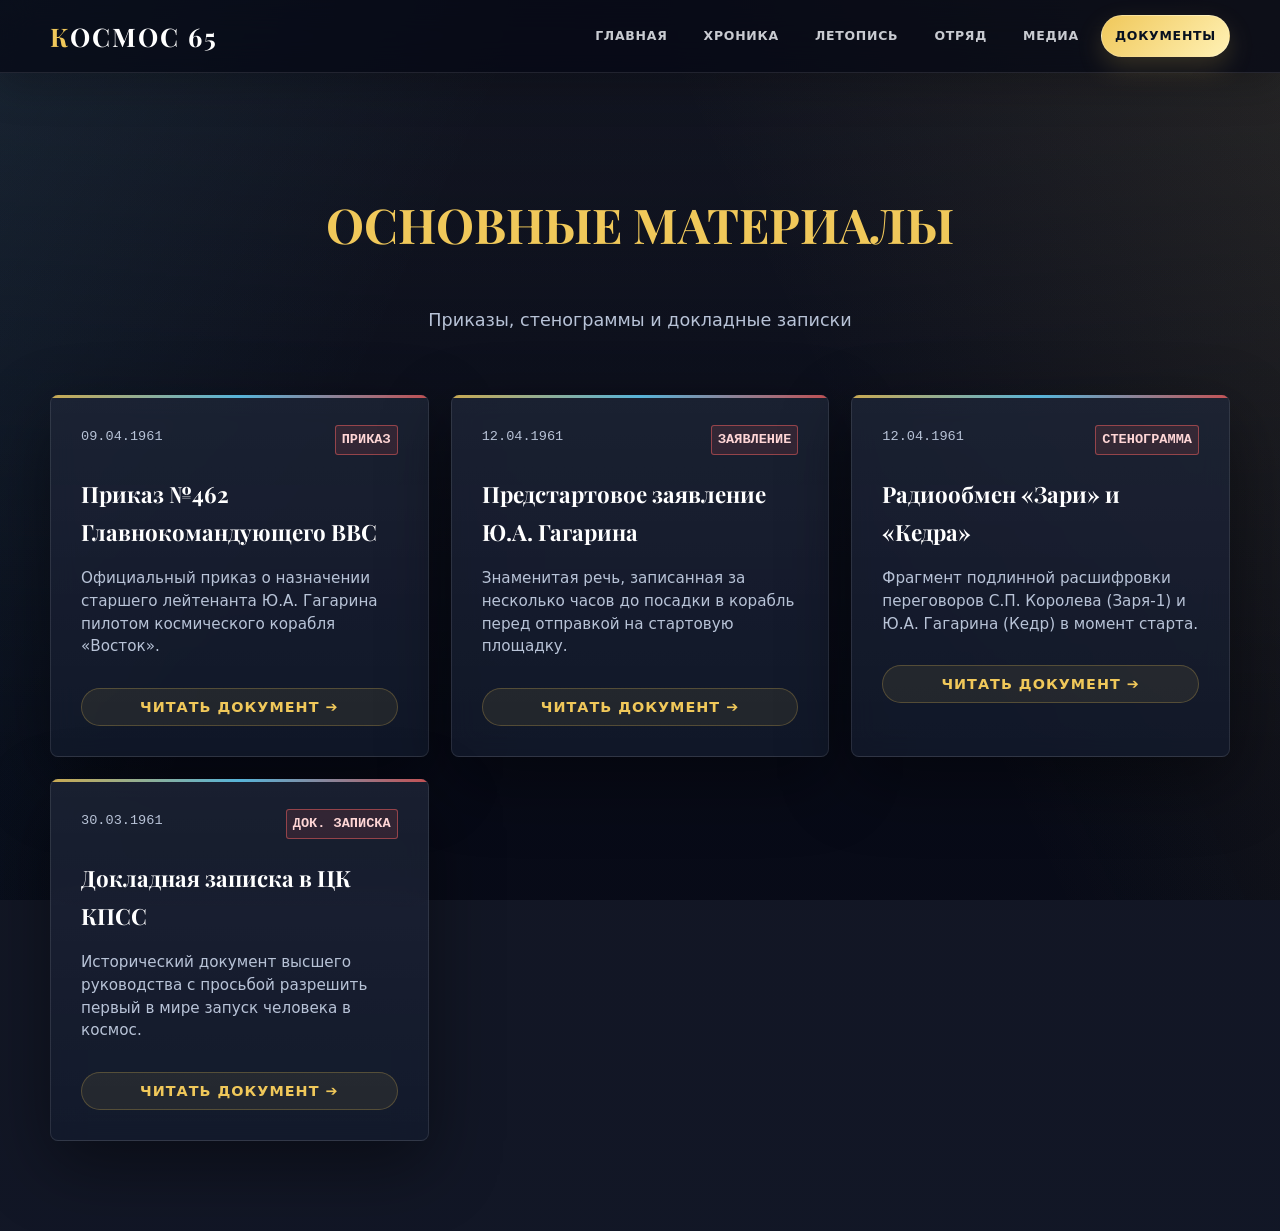
==== commit b1b6ce16: "Add files via upload" ====
--- a/docs.html
+++ b/docs.html
@@ -13,12 +13,12 @@
     <div class="container nav-box">
         <a href="index.html" class="logo">КОСМОС 65</a>
         <nav>
-            <a href="index.html">Главная</a>
+            <a href="index.html">Главная</a>
             <a href="timeline.html">Хроника</a>
             <a href="history.html">Летопись</a>
             <a href="first-cosmonauts.html">Отряд</a>
             <a href="media.html">Медиа</a>
-            <a href="docs.html" class="active">Документы</a>
+            <a href="docs.html" class="active">Документы</a>
         </nav>
     </div>
 </header>
@@ -27,8 +27,8 @@
     <section class="docs-section">
         <div class="container" style="max-width: 1200px; margin: 0 auto; padding: 0 20px;">
             <div class="section-header" style="text-align: center; margin-bottom: 60px;">
-                <h2 style="font-family: 'Playfair Display', serif; font-size: 3rem; color: var(--gold); text-transform: uppercase;">Архивные материалы</h2>
-                <p style="color: var(--text-muted); font-size: 1.1rem;">Рассекреченные приказы, стенограммы и докладные записки</p>
+                <h2 style="font-family: 'Playfair Display', serif; font-size: 3rem; color: var(--gold); text-transform: uppercase;">Основные материалы</h2>
+                <p style="color: var(--text-muted); font-size: 1.1rem;">Приказы, стенограммы и докладные записки</p>
             </div>
 
             <div class="docs-grid">
@@ -36,7 +36,7 @@
                 <div class="doc-card">
                     <div class="doc-header">
                         <span class="doc-date">09.04.1961</span>
-                        <span class="doc-status">Сов. Секретно</span>
+                        <span class="doc-status">Приказ</span>
                     </div>
                     <h3 class="doc-title">Приказ №462 Главнокомандующего ВВС</h3>
                     <p class="doc-desc">Официальный приказ о назначении старшего лейтенанта Ю.А. Гагарина пилотом космического корабля «Восток».</p>
@@ -62,7 +62,7 @@
                 <div class="doc-card">
                     <div class="doc-header">
                         <span class="doc-date">12.04.1961</span>
-                        <span class="doc-status">Для прессы</span>
+                        <span class="doc-status">Заявление</span>
                     </div>
                     <h3 class="doc-title">Предстартовое заявление Ю.А. Гагарина</h3>
                     <p class="doc-desc">Знаменитая речь, записанная за несколько часов до посадки в корабль перед отправкой на стартовую площадку.</p>
@@ -108,14 +108,14 @@
                 <div class="doc-card">
                     <div class="doc-header">
                         <span class="doc-date">30.03.1961</span>
-                        <span class="doc-status">Сов. Секретно</span>
+                        <span class="doc-status">Док. Записка</span>
                     </div>
                     <h3 class="doc-title">Докладная записка в ЦК КПСС</h3>
                     <p class="doc-desc">Исторический документ высшего руководства с просьбой разрешить первый в мире запуск человека в космос.</p>
                     <button class="btn-read">Читать документ ➔</button>
                     
                     <div class="doc-full-text" style="display: none;">
-                        <p><strong>СОВЕРШЕННО СЕКРЕТНО. В ЦК КПСС.</strong></p>
+                        <p><strong>ЦК КПСС.</strong></p>
                         <p>Докладываем.</p>
                         <p>К настоящему времени закончена подготовка космического корабля «Восток» для полета человека в космос.<br>
                         С целью окончательной проверки всего комплекса 9 и 25 марта 1961 года были проведены два запуска кораблей-спутников (четвертого и пятого) в комплектации, полностью соответствующей кораблю с человеком... Оба полета прошли нормально, а заданная программа была выполнена.</p>
@@ -186,4 +186,4 @@
 </script>
 
 </body>
-</html>
+</html>
